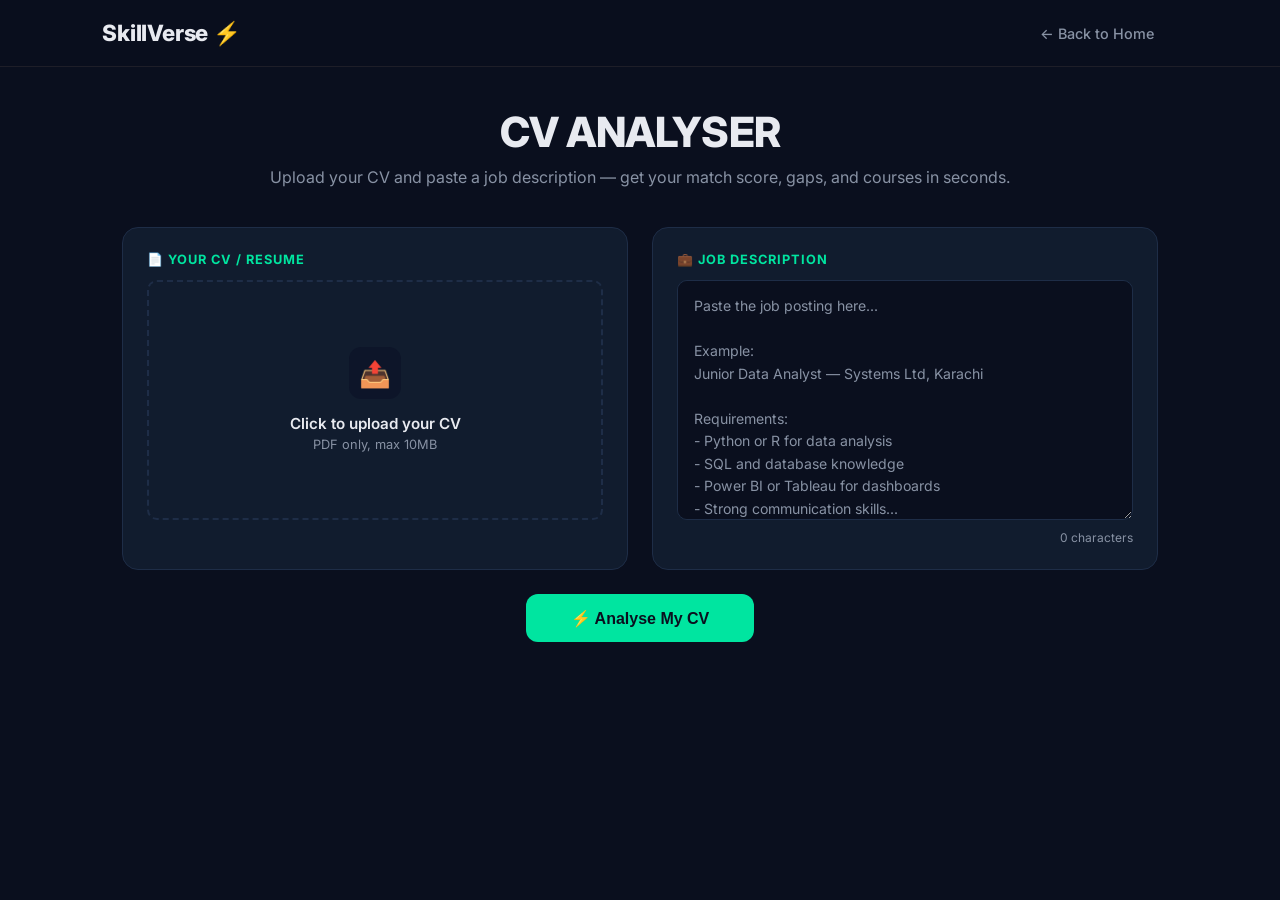
==== analyser.html @ dcf45695 "Add files via upload" ====
<!DOCTYPE html>
<html lang="en">
<head>
    <meta charset="UTF-8">
    <meta name="viewport" content="width=device-width, initial-scale=1.0">
    <title>SkillVerse — Analyse My CV</title>
    <link href="https://fonts.googleapis.com/css2?family=Inter:wght@300;400;500;600;700&display=swap" rel="stylesheet">
    <script src="https://accounts.google.com/gsi/client" async defer></script>
    <style>
        * { margin: 0; padding: 0; box-sizing: border-box; }

        :root {
            --bg: #0a0f1e;
            --bg2: #0d1529;
            --bg3: #111827;
            --card: #111c2e;
            --card2: #162035;
            --border: #1e2d47;
            --accent: #00e5a0;
            --accent2: #00c48c;
            --purple: #7c5cfc;
            --text: #e8eaf0;
            --muted: #8892a4;
            --yellow: #f59e0b;
            --red: #ef4444;
        }


        body {
            font-family: 'Inter', sans-serif;
            background: var(--bg);
            color: var(--text);
            min-height: 100vh;
        }

        /* ── NAVBAR ── */
        nav {
            display: flex;
            justify-content: space-between;
            align-items: center;
            padding: 1.2rem 8%;
            border-bottom: 1px solid #1e1e28;
            background: rgba(10,15,30,0.85);
            backdrop-filter: blur(10px);
            position: sticky;
            top: 0;
            z-index: 100;
        }

        .logo {
            font-size: 1.4rem;
            font-weight: 800;
            color: var(--text);
            text-decoration: none;
            letter-spacing: -0.01em;
        }

        .nav-back {
            color: var(--muted);
            text-decoration: none;
            font-size: 0.9rem;
            font-weight: 500;
            display: flex;
            align-items: center;
            gap: 0.4rem;
            transition: color 0.2s;
        }

        .nav-back:hover { color: var(--accent); }

        /* ── PAGE LAYOUT ── */
        .page {
            max-width: 1100px;
            margin: 0 auto;
            padding: 2.5rem 2rem 4rem;
        }

        .page-header {
            text-align: center;
            margin-bottom: 2.5rem;
        }

        .page-header h1 {
            font-size: 2.6rem;
            font-weight: 800;
            color: var(--text);
            margin-bottom: 0.6rem;
            letter-spacing: -0.02em;
            text-transform: uppercase;
        }

        .page-header p {
            color: var(--muted);
            font-size: 1rem;
        }

        /* ── INPUT GRID ── */
        .input-grid {
            display: grid;
            grid-template-columns: 1fr 1fr;
            gap: 1.5rem;
            margin-bottom: 1.5rem;
        }

        @media (max-width: 700px) {
            .input-grid { grid-template-columns: 1fr; }
        }

        .input-card {
            background: var(--card);
            border-radius: 16px;
            padding: 1.5rem;
            border: 1px solid var(--border);
        }

        .input-card label {
            display: block;
            font-size: 0.8rem;
            font-weight: 700;
            text-transform: uppercase;
            letter-spacing: 0.08em;
            color: var(--accent);
            margin-bottom: 0.8rem;
        }

        .input-card textarea {
            width: 100%;
            min-height: 240px;
            background: var(--bg);
            border: 1px solid var(--border);
            border-radius: 10px;
            padding: 0.9rem 1rem;
            font-size: 0.88rem;
            font-family: 'Inter', sans-serif;
            color: var(--text);
            resize: vertical;
            outline: none;
            line-height: 1.6;
            transition: border-color 0.2s;
        }

        .input-card textarea:focus { border-color: var(--accent); }

        .input-card textarea::placeholder { color: var(--muted); }

        /* ── PDF UPLOAD ── */
        .upload-zone {
            min-height: 240px;
            border: 2px dashed var(--border);
            border-radius: 10px;
            display: flex;
            align-items: center;
            justify-content: center;
            cursor: pointer;
            transition: border-color 0.2s, background 0.2s;
            text-align: center;
            padding: 1.5rem;
        }

        .upload-zone:hover { border-color: var(--accent); background: var(--bg2); }

        .upload-icon {
            font-size: 1.6rem;
            margin-bottom: 0.9rem;
            width: 52px;
            height: 52px;
            border-radius: 12px;
            background: var(--bg2);
            display: flex;
            align-items: center;
            justify-content: center;
            margin-left: auto;
            margin-right: auto;
        }

        .upload-text { font-size: 0.95rem; font-weight: 600; color: var(--text); margin-bottom: 0.3rem; }

        .upload-sub { font-size: 0.8rem; color: var(--muted); }

        .upload-filename {
            font-size: 0.92rem;
            font-weight: 600;
            color: var(--text);
            margin-bottom: 0.3rem;
            word-break: break-all;
        }

        .btn-remove-file {
            margin-top: 0.8rem;
            background: #2a1414;
            color: var(--red);
            border: 1px solid #3a1e1e;
            padding: 0.4rem 1rem;
            border-radius: 8px;
            font-size: 0.78rem;
            font-weight: 600;
            cursor: pointer;
        }

        .btn-remove-file:hover { background: #3a1e1e; }

        .char-count {
            font-size: 0.75rem;
            color: var(--muted);
            text-align: right;
            margin-top: 0.4rem;
        }

        /* ── ANALYSE BUTTON ── */
        .analyse-wrap {
            text-align: center;
            margin-bottom: 2.5rem;
        }

        .btn-analyse {
            background: var(--accent);
            color: var(--bg);
            border: none;
            padding: 0.9rem 2.8rem;
            border-radius: 12px;
            font-size: 1rem;
            font-weight: 700;
            cursor: pointer;
            box-shadow: 0 0 0 rgba(196,245,66,0);
            transition: transform 0.2s, box-shadow 0.2s, opacity 0.2s;
            display: inline-flex;
            align-items: center;
            gap: 0.5rem;
        }

        .btn-analyse:hover {
            transform: translateY(-2px);
            box-shadow: 0 6px 28px rgba(0,229,160,0.35);
        }

        .btn-analyse:disabled {
            opacity: 0.5;
            cursor: not-allowed;
            transform: none;
        }

        /* ── LOADING ── */
        .loading {
            display: none;
            text-align: center;
            padding: 2rem;
            color: var(--muted);
        }

        .loading.active { display: block; }

        .spinner {
            width: 44px;
            height: 44px;
            border: 3px solid var(--border);
            border-top-color: var(--accent);
            border-radius: 50%;
            animation: spin 0.8s linear infinite;
            margin: 0 auto 1rem;
        }

        @keyframes spin { to { transform: rotate(360deg); } }

        .loading-steps {
            display: flex;
            justify-content: center;
            gap: 1.5rem;
            margin-top: 1rem;
            flex-wrap: wrap;
        }

        .loading-step {
            font-size: 0.82rem;
            color: var(--muted);
            display: flex;
            align-items: center;
            gap: 0.35rem;
        }

        .loading-step.done { color: var(--accent); }
        .loading-step.active { color: var(--text); font-weight: 500; }

        /* ── ERROR ── */
        .error-box {
            display: none;
            background: #2a1414;
            border: 1px solid #3a1e1e;
            border-radius: 12px;
            padding: 1rem 1.4rem;
            color: var(--red);
            font-size: 0.9rem;
            margin-bottom: 1.5rem;
        }

        .error-box.active { display: block; }

        /* ── RESULTS ── */
        .results {
            display: none;
        }

        .results.active { display: block; }

        /* Score header */
        .score-header {
            background: var(--card);
            border-radius: 20px;
            padding: 2rem 2.5rem;
            border: 1px solid var(--border);
            display: flex;
            align-items: center;
            gap: 2.5rem;
            margin-bottom: 1.5rem;
            flex-wrap: wrap;
        }

        .score-ring-wrap {
            position: relative;
            width: 120px;
            height: 120px;
            flex-shrink: 0;
        }

        .score-ring-wrap svg {
            transform: rotate(-90deg);
        }

        .score-big {
            font-size: 2rem;
            font-weight: 700;
            color: var(--accent);
            line-height: 1;
        }

        .score-pct {
            font-size: 0.75rem;
            color: var(--muted);
            font-weight: 500;
        }

        .score-meta { flex: 1; min-width: 200px; }

        .score-verdict {
            font-size: 1.3rem;
            font-weight: 700;
            color: var(--text);
            margin-bottom: 0.4rem;
        }

        .score-summary {
            font-size: 0.92rem;
            color: var(--muted);
            line-height: 1.6;
        }

        .score-badge {
            display: inline-block;
            padding: 0.3rem 0.9rem;
            border-radius: 20px;
            font-size: 0.78rem;
            font-weight: 600;
            margin-bottom: 0.6rem;
        }

        .badge-low { background: #2a1414; color: var(--red); }
        .badge-mid { background: #2a2410; color: var(--yellow); }
        .badge-good { background: #0d2419; color: var(--accent); }
        .badge-great { background: #0d2419; color: var(--accent); }

        /* Result grid */
        .result-grid {
            display: grid;
            grid-template-columns: 1fr 1fr;
            gap: 1.5rem;
            margin-bottom: 1.5rem;
        }

        @media (max-width: 700px) {
            .result-grid { grid-template-columns: 1fr; }
        }

        .result-card {
            background: var(--card);
            border-radius: 16px;
            padding: 1.5rem;
            border: 1px solid var(--border);
        }

        .result-card.full { grid-column: 1 / -1; }

        .card-title {
            font-size: 0.78rem;
            font-weight: 700;
            text-transform: uppercase;
            letter-spacing: 0.1em;
            color: var(--accent);
            margin-bottom: 1.2rem;
            display: flex;
            align-items: center;
            gap: 0.5rem;
        }

        /* Skill chips */
        .chip-list {
            display: flex;
            flex-wrap: wrap;
            gap: 0.5rem;
        }

        .chip {
            padding: 0.35rem 0.85rem;
            border-radius: 20px;
            font-size: 0.82rem;
            font-weight: 500;
        }

        .chip-present { background: #0d2419; color: var(--accent); border: 1px solid var(--border); }
        .chip-missing { background: #2a1414; color: var(--red); border: 1px solid #3a1e1e; }
        .chip-partial { background: #2a2410; color: var(--yellow); border: 1px solid #3a2e0f; }

        /* Learning paths */
        .course-list {
            display: flex;
            flex-direction: column;
            gap: 0.8rem;
        }

        .course-item {
            display: flex;
            align-items: flex-start;
            gap: 0.8rem;
            padding: 0.8rem 1rem;
            background: var(--bg);
            border-radius: 10px;
            border: 1px solid var(--border);
        }

        .course-icon {
            font-size: 1.3rem;
            flex-shrink: 0;
            margin-top: 0.1rem;
        }

        .course-info { flex: 1; }

        .course-name {
            font-size: 0.88rem;
            font-weight: 600;
            color: var(--text);
            margin-bottom: 0.15rem;
        }

        .course-meta {
            font-size: 0.78rem;
            color: var(--muted);
        }

        .course-link {
            font-size: 0.78rem;
            color: var(--accent);
            text-decoration: none;
            font-weight: 600;
            white-space: nowrap;
            align-self: center;
        }

        .course-link:hover { text-decoration: underline; }

        .pathway-skill-heading {
            font-size: 0.78rem;
            font-weight: 700;
            text-transform: uppercase;
            letter-spacing: 0.06em;
            color: var(--purple);
            margin: 1rem 0 0.5rem;
        }

        .pathway-skill-heading:first-child { margin-top: 0; }

        .pathway-locked {
            text-align: center;
            padding: 2rem 1.5rem;
            background: var(--bg);
            border: 1px dashed var(--border);
            border-radius: 12px;
        }

        .pathway-locked-icon { font-size: 1.8rem; margin-bottom: 0.8rem; }

        .pathway-locked-text {
            font-size: 0.92rem;
            color: var(--muted);
            max-width: 420px;
            margin: 0 auto 1.2rem;
            line-height: 1.6;
        }

        .pathway-locked-text strong { color: var(--text); }

        .btn-upgrade {
            background: linear-gradient(135deg, var(--purple), #9d7bff);
            color: white;
            border: none;
            padding: 0.75rem 1.8rem;
            border-radius: 10px;
            font-size: 0.88rem;
            font-weight: 700;
            cursor: pointer;
            transition: transform 0.2s;
        }

        .btn-upgrade:hover { transform: translateY(-1px); }

        /* Suggestions list */
        .suggestion-list {
            list-style: none;
            display: flex;
            flex-direction: column;
            gap: 0.6rem;
        }

        .suggestion-list li {
            font-size: 0.88rem;
            color: var(--text);
            line-height: 1.55;
            padding-left: 1.4rem;
            position: relative;
        }

        .suggestion-list li::before {
            content: "→";
            position: absolute;
            left: 0;
            color: var(--accent);
            font-weight: 600;
        }

        /* Keyword bar chart */
        .keyword-row {
            display: flex;
            align-items: center;
            gap: 0.8rem;
            margin-bottom: 0.6rem;
        }

        .kw-label {
            font-size: 0.82rem;
            color: var(--text);
            width: 130px;
            flex-shrink: 0;
            white-space: nowrap;
            overflow: hidden;
            text-overflow: ellipsis;
        }

        .kw-bar-bg {
            flex: 1;
            height: 8px;
            background: var(--border);
            border-radius: 4px;
            overflow: hidden;
        }

        .kw-bar-fill {
            height: 100%;
            background: var(--accent);
            border-radius: 4px;
            transition: width 0.8s ease;
        }

        .kw-status {
            font-size: 0.72rem;
            font-weight: 600;
            width: 60px;
            text-align: right;
            flex-shrink: 0;
        }

        .kw-found { color: var(--accent); }
        .kw-missing { color: var(--red); }

        /* Animate in */
        @keyframes fadeUp {
            from { opacity: 0; transform: translateY(16px); }
            to { opacity: 1; transform: translateY(0); }
        }

        .result-card, .score-header {
            animation: fadeUp 0.4s ease both;
        }

        .result-card:nth-child(2) { animation-delay: 0.05s; }
        .result-card:nth-child(3) { animation-delay: 0.1s; }
        .result-card:nth-child(4) { animation-delay: 0.15s; }
        .result-card:nth-child(5) { animation-delay: 0.2s; }

        /* ── CTA strip ── */
        .cta-strip {
            background: var(--bg2);
            border: 1px solid var(--border);
            border-radius: 16px;
            padding: 1.5rem 2rem;
            display: flex;
            justify-content: space-between;
            align-items: center;
            gap: 1rem;
            flex-wrap: wrap;
            margin-top: 1.5rem;
        }

        .cta-strip p {
            color: var(--text);
            font-size: 0.95rem;
            font-weight: 500;
        }

        .btn-reset {
            background: var(--accent);
            color: var(--bg);
            border: none;
            padding: 0.65rem 1.5rem;
            border-radius: 10px;
            font-weight: 700;
            font-size: 0.9rem;
            cursor: pointer;
            transition: transform 0.2s;
        }

        .btn-reset:hover { transform: translateY(-1px); }
    </style>
</head>
<body>

<nav>
    <a href="index.html" class="logo">SkillVerse ⚡</a>
    <div style="display:flex; align-items:center; gap:1.5rem;">
        <a href="index.html" class="nav-back">← Back to Home</a>
        <div id="authNavSlot"></div>
    </div>
</nav>

<div class="page">

    <div class="page-header">
        <h1>CV Analyser</h1>
        <p>Upload your CV and paste a job description — get your match score, gaps, and courses in seconds.</p>
    </div>

    <!-- INPUTS -->
    <div class="input-grid">
        <div class="input-card">
            <label>📄 Your CV / Resume</label>
            <div class="upload-zone" id="uploadZone" onclick="document.getElementById('cvFile').click()">
                <input type="file" id="cvFile" accept="application/pdf" style="display:none" onchange="handleFile(event)">
                <div id="uploadEmpty">
                    <div class="upload-icon">📤</div>
                    <p class="upload-text">Click to upload your CV</p>
                    <p class="upload-sub">PDF only, max 10MB</p>
                </div>
                <div id="uploadFilled" style="display:none">
                    <div class="upload-icon">📄</div>
                    <p class="upload-filename" id="fileName"></p>
                    <p class="upload-sub" id="fileSize"></p>
                    <button class="btn-remove-file" onclick="removeFile(event)">Remove</button>
                </div>
            </div>
        </div>
        <div class="input-card">
            <label>💼 Job Description</label>
            <textarea id="jdText" placeholder="Paste the job posting here...

Example:
Junior Data Analyst — Systems Ltd, Karachi

Requirements:
- Python or R for data analysis
- SQL and database knowledge
- Power BI or Tableau for dashboards
- Strong communication skills..." oninput="updateCount('jdText','jdCount')"></textarea>
            <div class="char-count"><span id="jdCount">0</span> characters</div>
        </div>
    </div>

    <!-- ANALYSE BUTTON -->
    <div class="analyse-wrap">
        <button class="btn-analyse" id="analyseBtn" onclick="analyse()">
            ⚡ Analyse My CV
        </button>
    </div>

    <!-- LOADING -->
    <div class="loading" id="loading">
        <div class="spinner"></div>
        <p style="font-weight:600; color:#1a1a2e;">Analysing your CV…</p>
        <div class="loading-steps">
            <span class="loading-step" id="step1">📄 Reading CV</span>
            <span class="loading-step" id="step2">🔍 Extracting skills</span>
            <span class="loading-step" id="step3">📊 Calculating match</span>
            <span class="loading-step" id="step4">📚 Finding courses</span>
        </div>
    </div>

    <!-- ERROR -->
    <div class="error-box" id="errorBox"></div>

    <!-- RESULTS -->
    <div class="results" id="results">

        <!-- Score Ring -->
        <div class="score-header" id="scoreHeader">
            <div class="score-ring-wrap">
                <svg width="120" height="120" viewBox="0 0 120 120">
                    <circle cx="60" cy="60" r="52" fill="none" stroke="#ede9fe" stroke-width="10"/>
                    <circle cx="60" cy="60" r="52" fill="none" stroke="url(#scoreGrad)" stroke-width="10"
                        stroke-linecap="round" stroke-dasharray="326.7" id="scoreArc" stroke-dashoffset="326.7"/>
                    <defs>
                        <linearGradient id="scoreGrad" x1="0%" y1="0%" x2="100%" y2="0%">
                            <stop offset="0%" stop-color="#4f46e5"/>
                            <stop offset="100%" stop-color="#7c5cfc"/>
                        </linearGradient>
                    </defs>
                </svg>
                <div class="score-ring-num">
                    <span class="score-big" id="scoreNum">0</span>
                    <span class="score-pct">/ 100</span>
                </div>
            </div>
            <div class="score-meta">
                <div class="score-badge" id="scoreBadge"></div>
                <div class="score-verdict" id="scoreVerdict"></div>
                <div class="score-summary" id="scoreSummary"></div>
            </div>
        </div>

        <div class="result-grid">

            <!-- Skills Present -->
            <div class="result-card">
                <div class="card-title">✅ Skills You Have</div>
                <div class="chip-list" id="skillsPresent"></div>
            </div>

            <!-- Skills Missing -->
            <div class="result-card">
                <div class="card-title">❌ Skills You're Missing</div>
                <div class="chip-list" id="skillsMissing"></div>
            </div>

            <!-- Keyword Match -->
            <div class="result-card">
                <div class="card-title">🔍 Keyword Match Breakdown</div>
                <div id="keywordBars"></div>
            </div>

            <!-- CV Suggestions -->
            <div class="result-card">
                <div class="card-title">✏️ CV Improvement Tips</div>
                <ul class="suggestion-list" id="cvTips"></ul>
            </div>

            <!-- Learning Paths -->
            <div class="result-card full">
                <div class="card-title">📚 Recommended Free Courses (Pakistan)</div>
                <div class="course-list" id="courseList"></div>
            </div>

        </div>

        <div class="cta-strip">
            <p>Analysis complete! Fix your top skill gaps and reapply with confidence.</p>
            <button class="btn-reset" onclick="resetPage()">Analyse Another CV →</button>
        </div>

    </div>
</div>
<script src="auth.js"></script>
<script>
let cvFileBase64 = null;
let cvFileName = null;

function handleFile(event) {
    const file = event.target.files[0];
    if (!file) return;

    if (file.type !== 'application/pdf') {
        showError('Please upload a PDF file.');
        return;
    }
    if (file.size > 10 * 1024 * 1024) {
        showError('File is too large. Max size is 10MB.');
        return;
    }

    clearError();
    cvFileName = file.name;

    const reader = new FileReader();
    reader.onload = () => {
        // result looks like "[data-uri]..."
        cvFileBase64 = reader.result.split(',')[1];
        document.getElementById('uploadEmpty').style.display = 'none';
        document.getElementById('uploadFilled').style.display = 'block';
        document.getElementById('fileName').textContent = file.name;
        document.getElementById('fileSize').textContent = (file.size / 1024).toFixed(0) + ' KB';
    };
    reader.onerror = () => showError('Could not read the file. Please try again.');
    reader.readAsDataURL(file);
}

function removeFile(event) {
    event.stopPropagation();
    cvFileBase64 = null;
    cvFileName = null;
    document.getElementById('cvFile').value = '';
    document.getElementById('uploadEmpty').style.display = 'block';
    document.getElementById('uploadFilled').style.display = 'none';
}

function updateCount(textareaId, countId) {
    document.getElementById(countId).textContent =
        document.getElementById(textareaId).value.length.toLocaleString();
}

function showError(msg) {
    const el = document.getElementById('errorBox');
    el.textContent = msg;
    el.classList.add('active');
}

function clearError() {
    document.getElementById('errorBox').classList.remove('active');
}

function setLoadingStep(n) {
    ['step1','step2','step3','step4'].forEach((id, i) => {
        const el = document.getElementById(id);
        el.className = 'loading-step' + (i < n ? ' done' : i === n ? ' active' : '');
    });
}

function analyse() {
    clearError();
    const jd = document.getElementById('jdText').value.trim();

    if (!cvFileBase64) return showError('Please upload your CV as a PDF.');
    if (!jd) return showError('Please paste the job description.');
    if (jd.length < 50) return showError('Job description seems too short. Please paste more detail.');

    SkillVerseAuth.requireAuth(runAnalysis);
}

async function runAnalysis() {
    const jd = document.getElementById('jdText').value.trim();

    document.getElementById('results').classList.remove('active');
    document.getElementById('analyseBtn').disabled = true;
    document.getElementById('loading').classList.add('active');
    setLoadingStep(0);

    try {
        setLoadingStep(1);
        await delay(300);
        setLoadingStep(2);

        const res = await fetch('http://127.0.0.1:5000/api/analyse', {
            method: 'POST',
            headers: {
                'Content-Type': 'application/json',
                'Authorization': 'Bearer ' + SkillVerseAuth.getToken()
            },
            body: JSON.stringify({ cvFile: cvFileBase64, cvFileName, jd })
        });

        if (!res.ok) {
            const err = await res.json().catch(() => ({}));
            throw new Error(err?.message || `Server error ${res.status}`);
        }

        setLoadingStep(3);
        await delay(300);

        const result = await res.json();

        setLoadingStep(4);
        await delay(300);

        renderResults(result);

    } catch (e) {
        document.getElementById('loading').classList.remove('active');
        document.getElementById('analyseBtn').disabled = false;
        showError('Error: ' + (e.message || 'Something went wrong. Please try again.'));
    }
}

function delay(ms) { return new Promise(r => setTimeout(r, ms)); }

function renderResults(r) {
    document.getElementById('loading').classList.remove('active');
    document.getElementById('analyseBtn').disabled = false;

    const score = Math.min(100, Math.max(0, Math.round(r.score)));

    // Score ring
    const circumference = 326.7;
    const offset = circumference - (score / 100) * circumference;
    setTimeout(() => {
        document.getElementById('scoreArc').style.strokeDashoffset = offset;
        document.getElementById('scoreArc').style.transition = 'stroke-dashoffset 1.2s ease';
    }, 100);

    // Animate score number
    let cur = 0;
    const step = score / 40;
    const iv = setInterval(() => {
        cur = Math.min(score, cur + step);
        document.getElementById('scoreNum').textContent = Math.round(cur);
        if (cur >= score) clearInterval(iv);
    }, 25);

    // Badge
    let badgeClass, badgeText;
    if (score < 35) { badgeClass = 'badge-low'; badgeText = '⚠️ Low Match'; }
    else if (score < 60) { badgeClass = 'badge-mid'; badgeText = '🟡 Moderate Match'; }
    else if (score < 80) { badgeClass = 'badge-good'; badgeText = '✅ Good Match'; }
    else { badgeClass = 'badge-great'; badgeText = '🌟 Strong Match'; }

    document.getElementById('scoreBadge').className = 'score-badge ' + badgeClass;
    document.getElementById('scoreBadge').textContent = badgeText;
    document.getElementById('scoreVerdict').textContent = r.verdict || '';
    document.getElementById('scoreSummary').textContent = r.summary || '';

    // Skills present
    const sp = document.getElementById('skillsPresent');
    sp.innerHTML = '';
    (r.skills_present || []).forEach(s => {
        const c = document.createElement('span');
        c.className = 'chip chip-present';
        c.textContent = s;
        sp.appendChild(c);
    });
    if (!r.skills_present?.length) sp.innerHTML = '<span style="color:#9b9bb5;font-size:0.85rem;">None detected</span>';

    // Skills missing
    const sm = document.getElementById('skillsMissing');
    sm.innerHTML = '';
    (r.skills_missing || []).forEach(s => {
        const c = document.createElement('span');
        c.className = 'chip chip-missing';
        c.textContent = s;
        sm.appendChild(c);
    });
    (r.skills_partial || []).forEach(s => {
        const c = document.createElement('span');
        c.className = 'chip chip-partial';
        c.textContent = s + ' (partial)';
        sm.appendChild(c);
    });
    if (!r.skills_missing?.length && !r.skills_partial?.length)
        sm.innerHTML = '<span style="color:#166534;font-size:0.85rem;">No major gaps — great fit!</span>';

    // Keyword bars
    const kb = document.getElementById('keywordBars');
    kb.innerHTML = '';
    (r.keywords || []).slice(0, 8).forEach(kw => {
        const imp = Math.min(10, Math.max(1, kw.importance || 5));
        const pct = imp * 10;
        kb.innerHTML += `
            <div class="keyword-row">
                <span class="kw-label" title="${kw.word}">${kw.word}</span>
                <div class="kw-bar-bg">
                    <div class="kw-bar-fill" style="width:${pct}%"></div>
                </div>
                <span class="kw-status ${kw.found ? 'kw-found' : 'kw-missing'}">${kw.found ? '✓ Found' : '✗ Missing'}</span>
            </div>`;
    });

    // CV Tips
    const ct = document.getElementById('cvTips');
    ct.innerHTML = '';
    (r.cv_tips || []).forEach(tip => {
        const li = document.createElement('li');
        li.textContent = tip;
        ct.appendChild(li);
    });

    // Learning pathway (courses)
    renderPathway(r);

    document.getElementById('results').classList.add('active');
    document.getElementById('results').scrollIntoView({ behavior: 'smooth', block: 'start' });
}

let lastResult = null;
const PATHWAY_ICONS = { 'PIAIC': '🇵🇰', 'Saylani': '🇵🇰', 'DigiSkills': '🇵🇰', 'Coursera': '🎓', 'YouTube': '▶️', 'Udemy': '📘', 'LinkedIn Learning': '💼' };

function renderPathway(r) {
    lastResult = r;
    const cl = document.getElementById('courseList');
    cl.innerHTML = '';

    if (r.pathway_locked) {
        const count = r.gap_skill_count || 0;
        cl.innerHTML = `
            <div class="pathway-locked">
                <div class="pathway-locked-icon">🔒</div>
                <div class="pathway-locked-text">
                    <strong>${count}</strong> skill${count === 1 ? '' : 's'} to work on. Upgrade to unlock a
                    step-by-step learning pathway with free courses for each one.
                </div>
                <button class="btn-upgrade" onclick="doUpgrade()">Unlock Learning Pathway →</button>
            </div>`;
        return;
    }

    const pathway = r.learning_pathway || [];
    if (!pathway.length) {
        cl.innerHTML = '<p style="color:#9b9bb5;font-size:0.88rem;">No major skill gaps — no courses needed!</p>';
        return;
    }

    pathway.forEach(group => {
        cl.innerHTML += `<div class="pathway-skill-heading">${group.skill}</div>`;
        (group.courses || []).forEach(c => {
            const icon = PATHWAY_ICONS[c.platform] || '📚';
            cl.innerHTML += `
                <div class="course-item">
                    <span class="course-icon">${icon}</span>
                    <div class="course-info">
                        <div class="course-name">${c.name}</div>
                        <div class="course-meta">${c.platform} · ${c.duration || 'Self-paced'} · ${c.free ? '<span style="color:#166534;font-weight:600;">Free</span>' : 'Paid'}</div>
                    </div>
                    <a href="${c.url}" target="_blank" rel="noopener" class="course-link">View →</a>
                </div>`;
        });
    });
}

async function doUpgrade() {
    try {
        const res = await fetch('http://127.0.0.1:5000/api/upgrade', {
            method: 'POST',
            headers: { 'Authorization': 'Bearer ' + SkillVerseAuth.getToken() }
        });
        const data = await res.json().catch(() => ({}));
        if (!res.ok) return showError(data.message || 'Upgrade failed.');

        localStorage.setItem('sv_is_paid', 'true');

        // Re-run the analysis so the backend returns the unlocked pathway
        if (cvFileBase64 && document.getElementById('jdText').value.trim()) {
            runAnalysis();
        } else if (lastResult) {
            lastResult.pathway_locked = false;
            renderPathway(lastResult);
        }
    } catch (e) {
        showError('Could not reach the server. Is the backend running on port 5000?');
    }
}

function resetPage() {
    document.getElementById('results').classList.remove('active');
    removeFile({ stopPropagation: () => {} });
    document.getElementById('jdText').value = '';
    document.getElementById('jdCount').textContent = '0';
    window.scrollTo({ top: 0, behavior: 'smooth' });
}
</script>

</body>
</html>
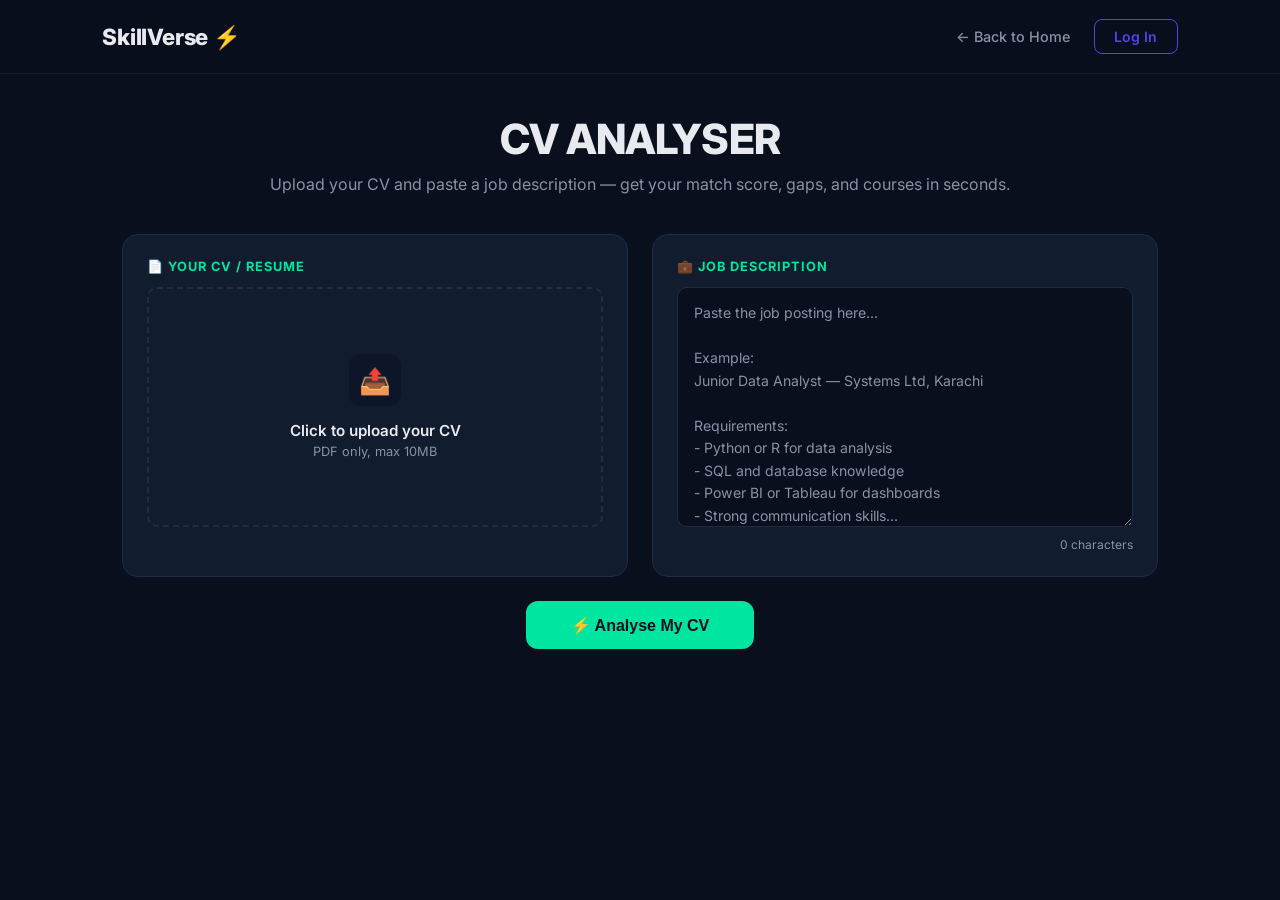
==== commit 94c1d440: "Update analyser.html" ====
--- a/analyser.html
+++ b/analyser.html
@@ -510,6 +510,160 @@
         }
 
         .btn-upgrade:hover { transform: translateY(-1px); }
+
+        /* Blurred course preview (paywall) */
+        .course-list-wrapper { position: relative; }
+
+        .course-list-blurred {
+            filter: blur(6px);
+            pointer-events: none;
+            user-select: none;
+        }
+
+        .subscribe-overlay {
+            position: absolute;
+            inset: 0;
+            display: flex;
+            flex-direction: column;
+            align-items: center;
+            justify-content: center;
+            gap: 0.7rem;
+            text-align: center;
+            padding: 1.5rem;
+            background: linear-gradient(to bottom, rgba(10,15,30,0.25), rgba(10,15,30,0.9) 55%);
+            border-radius: 12px;
+        }
+
+        .subscribe-overlay-text {
+            font-size: 0.92rem;
+            color: var(--text);
+            max-width: 380px;
+            line-height: 1.6;
+        }
+
+        .subscribe-overlay-text strong { color: var(--accent); }
+
+        /* Fake payment modal */
+        #paymentModalOverlay {
+            display: none;
+            position: fixed;
+            inset: 0;
+            background: rgba(5,8,18,0.7);
+            z-index: 1000;
+            align-items: center;
+            justify-content: center;
+            padding: 1rem;
+        }
+
+        #paymentModalOverlay.active { display: flex; }
+
+        .payment-modal {
+            background: var(--card);
+            border: 1px solid var(--border);
+            border-radius: 16px;
+            padding: 2rem;
+            width: 100%;
+            max-width: 400px;
+            position: relative;
+        }
+
+        .payment-modal h2 {
+            font-size: 1.2rem;
+            margin-bottom: 0.3rem;
+        }
+
+        .payment-modal .payment-sub {
+            color: var(--muted);
+            font-size: 0.85rem;
+            margin-bottom: 1.4rem;
+        }
+
+        .payment-modal .payment-close {
+            position: absolute;
+            top: 1.1rem;
+            right: 1.2rem;
+            background: none;
+            border: none;
+            font-size: 1.3rem;
+            color: var(--muted);
+            cursor: pointer;
+            line-height: 1;
+        }
+
+        .payment-row { margin-bottom: 0.9rem; }
+
+        .payment-row label {
+            display: block;
+            font-size: 0.78rem;
+            font-weight: 600;
+            color: var(--muted);
+            margin-bottom: 0.4rem;
+        }
+
+        .payment-row input {
+            width: 100%;
+            padding: 0.7rem 0.9rem;
+            background: var(--bg);
+            border: 1px solid var(--border);
+            border-radius: 8px;
+            color: var(--text);
+            font-size: 0.9rem;
+            font-family: 'Inter', sans-serif;
+            outline: none;
+            box-sizing: border-box;
+        }
+
+        .payment-row input:focus { border-color: var(--purple); }
+
+        .payment-row-split { display: flex; gap: 0.8rem; }
+        .payment-row-split .payment-row { flex: 1; }
+
+        .payment-summary {
+            display: flex;
+            justify-content: space-between;
+            align-items: center;
+            background: var(--bg);
+            border: 1px solid var(--border);
+            border-radius: 10px;
+            padding: 0.8rem 1rem;
+            margin-bottom: 1.2rem;
+            font-size: 0.85rem;
+        }
+
+        .payment-summary .amount { font-weight: 700; color: var(--text); font-size: 1rem; }
+
+        .payment-submit {
+            width: 100%;
+            background: linear-gradient(135deg, var(--purple), #9d7bff);
+            color: white;
+            border: none;
+            padding: 0.8rem;
+            border-radius: 10px;
+            font-weight: 700;
+            font-size: 0.92rem;
+            cursor: pointer;
+        }
+
+        .payment-submit:disabled { opacity: 0.6; cursor: not-allowed; }
+
+        .payment-error {
+            background: #2a1414;
+            color: #ff8a8a;
+            padding: 0.6rem 0.8rem;
+            border-radius: 8px;
+            font-size: 0.8rem;
+            margin-bottom: 0.9rem;
+            display: none;
+        }
+
+        .payment-error.active { display: block; }
+
+        .payment-demo-note {
+            text-align: center;
+            font-size: 0.72rem;
+            color: var(--muted);
+            margin-top: 1rem;
+        }
 
         /* Suggestions list */
         .suggestion-list {
@@ -773,6 +927,45 @@
 
     </div>
 </div>
+
+<!-- FAKE PAYMENT MODAL (demo only — no real payment processing) -->
+<div id="paymentModalOverlay">
+    <div class="payment-modal">
+        <button class="payment-close" onclick="closePaymentModal()">✕</button>
+        <h2>Subscribe to Pro</h2>
+        <p class="payment-sub">Unlock your full learning pathway.</p>
+
+        <div class="payment-summary">
+            <span>SkillVerse Pro — monthly</span>
+            <span class="amount">PKR 399</span>
+        </div>
+
+        <div id="paymentError" class="payment-error"></div>
+
+        <div class="payment-row">
+            <label for="cardName">Name on Card</label>
+            <input type="text" id="cardName" placeholder="Manahil Malik" autocomplete="cc-name">
+        </div>
+        <div class="payment-row">
+            <label for="cardNumber">Card Number</label>
+            <input type="text" id="cardNumber" placeholder="4242 4242 4242 4242" maxlength="19" autocomplete="cc-number">
+        </div>
+        <div class="payment-row-split">
+            <div class="payment-row">
+                <label for="cardExpiry">Expiry</label>
+                <input type="text" id="cardExpiry" placeholder="MM/YY" maxlength="5" autocomplete="cc-exp">
+            </div>
+            <div class="payment-row">
+                <label for="cardCvv">CVV</label>
+                <input type="text" id="cardCvv" placeholder="123" maxlength="3" autocomplete="cc-csc">
+            </div>
+        </div>
+
+        <button class="payment-submit" id="paySubmitBtn" onclick="submitPayment()">Pay PKR 399</button>
+        <p class="payment-demo-note">Demo mode — no real payment is processed. Any card details will work.</p>
+    </div>
+</div>
+
 <script src="auth.js"></script>
 <script>
 let cvFileBase64 = null;
@@ -999,31 +1192,18 @@
     const cl = document.getElementById('courseList');
     cl.innerHTML = '';
 
-    if (r.pathway_locked) {
-        const count = r.gap_skill_count || 0;
-        cl.innerHTML = `
-            <div class="pathway-locked">
-                <div class="pathway-locked-icon">🔒</div>
-                <div class="pathway-locked-text">
-                    <strong>${count}</strong> skill${count === 1 ? '' : 's'} to work on. Upgrade to unlock a
-                    step-by-step learning pathway with free courses for each one.
-                </div>
-                <button class="btn-upgrade" onclick="doUpgrade()">Unlock Learning Pathway →</button>
-            </div>`;
-        return;
-    }
-
     const pathway = r.learning_pathway || [];
     if (!pathway.length) {
         cl.innerHTML = '<p style="color:#9b9bb5;font-size:0.88rem;">No major skill gaps — no courses needed!</p>';
         return;
     }
 
+    let coursesHtml = '';
     pathway.forEach(group => {
-        cl.innerHTML += `<div class="pathway-skill-heading">${group.skill}</div>`;
+        coursesHtml += `<div class="pathway-skill-heading">${group.skill}</div>`;
         (group.courses || []).forEach(c => {
             const icon = PATHWAY_ICONS[c.platform] || '📚';
-            cl.innerHTML += `
+            coursesHtml += `
                 <div class="course-item">
                     <span class="course-icon">${icon}</span>
                     <div class="course-info">
@@ -1034,30 +1214,93 @@
                 </div>`;
         });
     });
-}
-
-async function doUpgrade() {
+
+    if (r.pathway_locked) {
+        const count = r.gap_skill_count || pathway.length;
+        cl.innerHTML = `
+            <div class="course-list-wrapper">
+                <div class="course-list course-list-blurred">${coursesHtml}</div>
+                <div class="subscribe-overlay">
+                    <div class="pathway-locked-icon">🔒</div>
+                    <div class="subscribe-overlay-text">
+                        <strong>${count}</strong> skill${count === 1 ? '' : 's'} to work on, with courses ready to go.
+                    </div>
+                    <button class="btn-upgrade" onclick="SkillVerseAuth.requireAuth(openPaymentModal)">Subscribe to Unlock →</button>
+                </div>
+            </div>`;
+    } else {
+        cl.innerHTML = coursesHtml;
+    }
+}
+
+function openPaymentModal() {
+    document.getElementById('paymentError').classList.remove('active');
+    document.getElementById('cardName').value = '';
+    document.getElementById('cardNumber').value = '';
+    document.getElementById('cardExpiry').value = '';
+    document.getElementById('cardCvv').value = '';
+    document.getElementById('paymentModalOverlay').classList.add('active');
+}
+
+function closePaymentModal() {
+    document.getElementById('paymentModalOverlay').classList.remove('active');
+}
+
+function showPaymentError(msg) {
+    const el = document.getElementById('paymentError');
+    el.textContent = msg;
+    el.classList.add('active');
+}
+
+async function submitPayment() {
+    const name = document.getElementById('cardName').value.trim();
+    const number = document.getElementById('cardNumber').value.replace(/\s/g, '');
+    const expiry = document.getElementById('cardExpiry').value.trim();
+    const cvv = document.getElementById('cardCvv').value.trim();
+
+    // demo validation only — not a real card check
+    if (!name) return showPaymentError('Enter the name on your card.');
+    if (!/^\d{13,19}$/.test(number)) return showPaymentError('Enter a valid card number.');
+    if (!/^\d{2}\/\d{2}$/.test(expiry)) return showPaymentError('Expiry should be in MM/YY format.');
+    if (!/^\d{3,4}$/.test(cvv)) return showPaymentError('Enter a valid CVV.');
+
+    const btn = document.getElementById('paySubmitBtn');
+    btn.disabled = true;
+    btn.textContent = 'Processing…';
+
+    // fake delay so it feels like something's happening
+    await delay(900);
+
     try {
         const res = await fetch('http://127.0.0.1:5000/api/upgrade', {
             method: 'POST',
             headers: { 'Authorization': 'Bearer ' + SkillVerseAuth.getToken() }
         });
         const data = await res.json().catch(() => ({}));
-        if (!res.ok) return showError(data.message || 'Upgrade failed.');
+        if (!res.ok) {
+            showPaymentError(data.message || 'Payment failed. Please try again.');
+            btn.disabled = false;
+            btn.textContent = 'Pay PKR 399';
+            return;
+        }
 
         localStorage.setItem('sv_is_paid', 'true');
-
-        // Re-run the analysis so the backend returns the unlocked pathway
-        if (cvFileBase64 && document.getElementById('jdText').value.trim()) {
-            runAnalysis();
-        } else if (lastResult) {
+        closePaymentModal();
+
+        // just unlock using the result we already have — no need to
+        // burn another Gemini call re-analysing the same CV/JD
+        if (lastResult) {
             lastResult.pathway_locked = false;
             renderPathway(lastResult);
         }
     } catch (e) {
-        showError('Could not reach the server. Is the backend running on port 5000?');
+        showPaymentError('Could not reach the server. Is the backend running on port 5000?');
+    } finally {
+        btn.disabled = false;
+        btn.textContent = 'Pay PKR 399';
     }
 }
+
 
 function resetPage() {
     document.getElementById('results').classList.remove('active');
